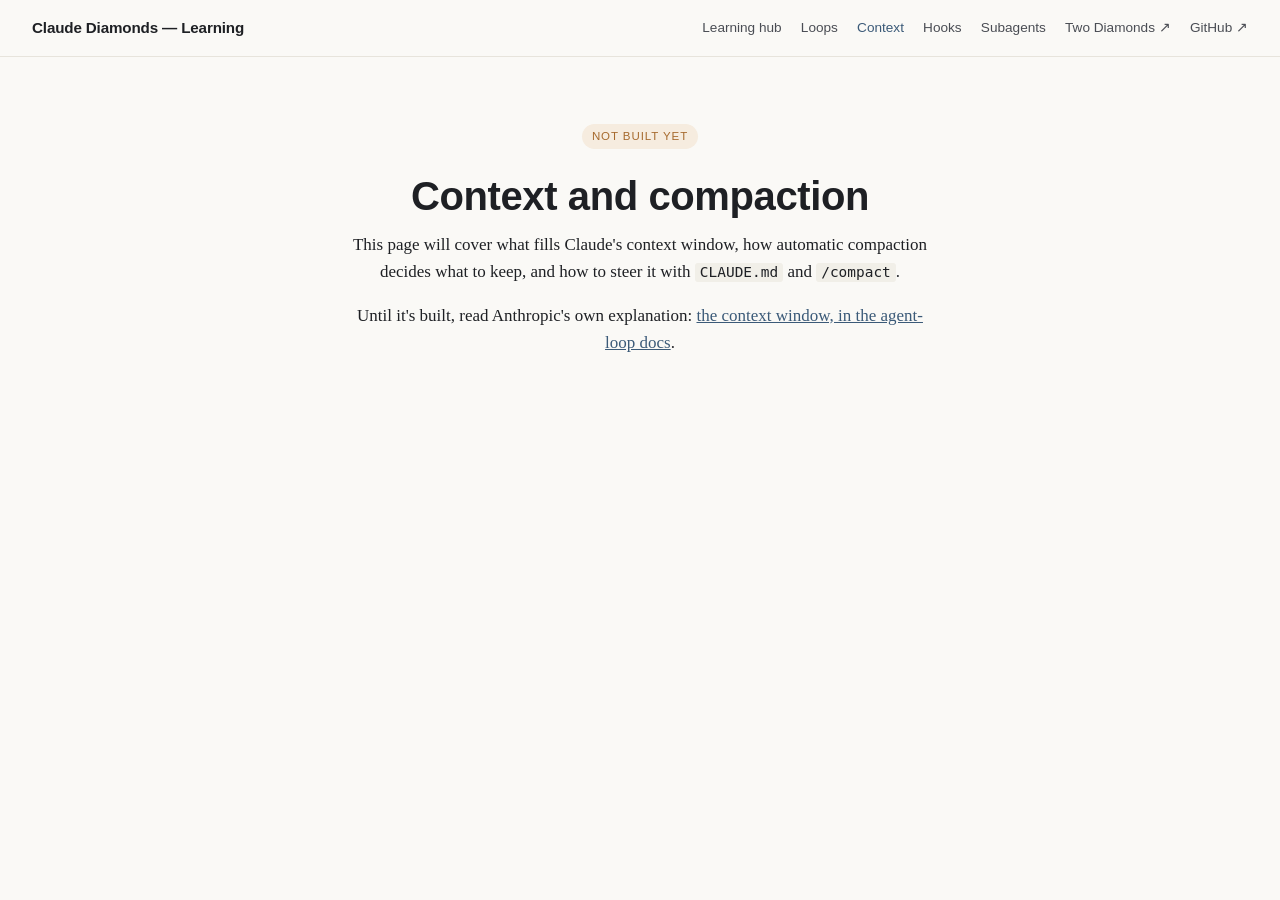
==== docs-site/context.html @ 85e83b03 "feat: Claude fundamentals learning site (turns, agentic loop, loop patterns) Adds docs-site/: a lear" ====
<!doctype html>
<html lang="en">
<head>
<meta charset="utf-8">
<meta name="viewport" content="width=device-width, initial-scale=1">
<title>Context and compaction — Claude Diamonds</title>
<meta name="description" content="Placeholder page — the context and compaction lesson has not been built yet.">
<link rel="icon" href="data:image/svg+xml,%3Csvg%20xmlns%3D%22http%3A//www.w3.org/2000/svg%22%20viewBox%3D%220%200%20100%20100%22%3E%3Ctext%20y%3D%22.9em%22%20font-size%3D%2290%22%3E%F0%9F%92%A0%3C/text%3E%3C/svg%3E">
<link rel="stylesheet" href="styles.css">
</head>
<body>
  <header class="site-header">
    <a class="brand" href="index.html">Claude Diamonds — Learning</a>
    <nav>
      <a href="index.html">Learning hub</a>
      <a href="loops.html">Loops</a>
      <a href="context.html" aria-current="page">Context</a>
      <a href="hooks.html">Hooks</a>
      <a href="subagents.html">Subagents</a>
      <a href="https://github.com/azevedo-home-lab/Claude_Diamonds#readme">Two Diamonds ↗</a>
      <a href="https://github.com/azevedo-home-lab/Claude_Diamonds">GitHub ↗</a>
    </nav>
  </header>

  <div class="placeholder-body">
    <span class="placeholder-badge">Not built yet</span>
    <h1 class="head">Context and compaction</h1>
    <p>This page will cover what fills Claude's context window, how automatic compaction decides what to keep, and how to steer it with <code>CLAUDE.md</code> and <code>/compact</code>.</p>
    <p>Until it's built, read Anthropic's own explanation: <a href="https://code.claude.com/docs/en/agent-sdk/agent-loop#the-context-window">the context window, in the agent-loop docs</a>.</p>
  </div>
</body>
</html>
---- docs-site/styles.css ----
/* Shared shell for the Claude Diamonds learning site. One token system,
   one nav, used by every page under docs-site/. See docs-site/README.md.
   Adapted from claude-code-workflows' docs-site/styles.css. */

:root {
  --bg: #faf9f6;
  --bg-raised: #ffffff;
  --ink: #1e2024;
  --ink-soft: #4a4d54;
  --ink-faint: #83868d;
  --border: #d8d4cb;
  --border-soft: #e7e4dc;
  --accent: #3b5a78;
  --accent-soft: #eaf0f5;
  --turn: #5c7a5c;
  --turn-soft: #e9f0e7;
  --pattern: #a66a2e;
  --pattern-soft: #f6ecdf;
  --code-bg: #f1efe8;
  --warn: #a83232;
  --warn-soft: #f7e7e5;
}

@media (prefers-color-scheme: dark) {
  :root {
    --bg: #17181b;
    --bg-raised: #1f2124;
    --ink: #eceae4;
    --ink-soft: #b8b6ae;
    --ink-faint: #83868d;
    --border: #35373b;
    --border-soft: #2a2c2f;
    --accent: #7ea3c2;
    --accent-soft: #223038;
    --turn: #8fb28f;
    --turn-soft: #1f2a20;
    --pattern: #d0975a;
    --pattern-soft: #2e2417;
    --code-bg: #202226;
    --warn: #d97a7a;
    --warn-soft: #2e1e1d;
  }
}

* { box-sizing: border-box; }
html { -webkit-text-size-adjust: 100%; }

body {
  background: var(--bg);
  color: var(--ink);
  font-family: Iowan, "Palatino Linotype", Palatino, Georgia, serif;
  font-size: 17px;
  line-height: 1.6;
  margin: 0;
  padding: 0;
}

.head { font-family: "Helvetica Neue", Arial, sans-serif; }

a { color: var(--accent); }
a:focus-visible, button:focus-visible, summary:focus-visible {
  outline: 2px solid var(--accent);
  outline-offset: 2px;
}

/* Site header — shared across every page */
.site-header {
  display: flex;
  align-items: center;
  justify-content: space-between;
  gap: 1.5rem;
  padding: 1rem 2rem;
  border-bottom: 1px solid var(--border-soft);
  font-family: "Helvetica Neue", Arial, sans-serif;
  background: var(--bg);
  position: sticky;
  top: 0;
  z-index: 10;
  flex-wrap: wrap;
}
.site-header .brand {
  font-weight: 700;
  font-size: 0.95rem;
  letter-spacing: -0.01em;
  color: var(--ink);
  text-decoration: none;
}
.site-header nav {
  display: flex;
  gap: 1.2rem;
  flex-wrap: wrap;
}
.site-header nav a {
  font-size: 0.85rem;
  text-decoration: none;
  color: var(--ink-soft);
  white-space: nowrap;
}
.site-header nav a:hover, .site-header nav a[aria-current="page"] {
  color: var(--accent);
}

.shell {
  display: grid;
  grid-template-columns: 240px minmax(0, 1fr);
  max-width: 1280px;
  margin: 0 auto;
  gap: 0;
}
.shell.no-toc { display: block; max-width: 900px; }

nav.toc {
  position: sticky;
  top: 57px;
  align-self: start;
  height: calc(100vh - 57px);
  overflow-y: auto;
  padding: 2rem 1.25rem 2rem 1.5rem;
  border-right: 1px solid var(--border-soft);
  font-family: "Helvetica Neue", Arial, sans-serif;
}
nav.toc .toc-label {
  font-size: 0.68rem;
  letter-spacing: 0.12em;
  text-transform: uppercase;
  color: var(--ink-faint);
  margin: 0 0 0.9rem;
}
nav.toc ol {
  list-style: none;
  margin: 0;
  padding: 0;
  display: flex;
  flex-direction: column;
  gap: 0.55rem;
}
nav.toc li a {
  text-decoration: none;
  color: var(--ink-soft);
  font-size: 0.86rem;
  display: flex;
  gap: 0.55rem;
}
nav.toc li a:hover { color: var(--accent); }
nav.toc .n {
  color: var(--ink-faint);
  font-variant-numeric: tabular-nums;
  width: 1.3em;
  flex: none;
}

main {
  padding: 3rem 3.5rem 6rem;
  min-width: 0;
}
.shell.no-toc main { padding: 3rem 1.5rem 6rem; }

header.doc-head {
  margin-bottom: 3rem;
  padding-bottom: 2rem;
  border-bottom: 1px solid var(--border);
}
.eyebrow {
  font-family: "Helvetica Neue", Arial, sans-serif;
  font-size: 0.72rem;
  letter-spacing: 0.14em;
  text-transform: uppercase;
  color: var(--accent);
  margin: 0 0 0.9rem;
}
h1 {
  font-family: "Helvetica Neue", Arial, sans-serif;
  font-weight: 700;
  font-size: clamp(1.9rem, 3.2vw, 2.5rem);
  letter-spacing: -0.01em;
  line-height: 1.15;
  margin: 0 0 0.75rem;
  text-wrap: balance;
  color: var(--ink);
}
.dek {
  font-size: 1.08rem;
  color: var(--ink-soft);
  max-width: 62ch;
  margin: 0;
}
.doc-meta {
  display: flex;
  flex-wrap: wrap;
  gap: 1.5rem;
  margin-top: 1.5rem;
  font-family: "Helvetica Neue", Arial, sans-serif;
  font-size: 0.78rem;
  color: var(--ink-faint);
}
.doc-meta strong { color: var(--ink-soft); font-weight: 600; }

section.stage {
  margin: 3.5rem 0;
  scroll-margin-top: 4.5rem;
}
section.stage:first-of-type { margin-top: 0; }

.stage-head {
  display: flex;
  align-items: baseline;
  gap: 0.9rem;
  margin-bottom: 0.6rem;
}
.stage-num {
  font-family: "Helvetica Neue", Arial, sans-serif;
  font-weight: 700;
  font-size: 0.95rem;
  color: var(--accent);
  background: var(--accent-soft);
  border-radius: 3px;
  padding: 0.15rem 0.55rem;
  font-variant-numeric: tabular-nums;
}
h2 {
  font-family: "Helvetica Neue", Arial, sans-serif;
  font-weight: 700;
  font-size: 1.4rem;
  margin: 0;
  letter-spacing: -0.005em;
  text-wrap: balance;
}
h3 {
  font-family: "Helvetica Neue", Arial, sans-serif;
  font-weight: 700;
  font-size: 1.05rem;
  margin: 2rem 0 0.75rem;
}
.stage-sub {
  color: var(--ink-faint);
  font-size: 0.92rem;
  margin: 0 0 1.4rem;
  max-width: 68ch;
}

p { margin: 0 0 1rem; max-width: 68ch; }
p.wide { max-width: none; }
p.caption {
  max-width: none;
  font-size: 0.88rem;
  color: var(--ink-faint);
}
p.caption.spaced { margin-top: 0.9rem; }
p.caption.gutter { margin-bottom: 2rem; }

code, .mono {
  font-family: "SF Mono", "Menlo", "Consolas", monospace;
  font-size: 0.85em;
  background: var(--code-bg);
  padding: 0.1em 0.35em;
  border-radius: 3px;
  color: var(--ink);
}
pre {
  font-family: "SF Mono", "Menlo", "Consolas", monospace;
  font-size: 0.82rem;
  line-height: 1.55;
  background: var(--code-bg);
  border: 1px solid var(--border-soft);
  border-radius: 6px;
  padding: 1.1rem 1.3rem;
  overflow-x: auto;
  color: var(--ink);
}
pre code { background: none; padding: 0; }

.scrollwrap {
  overflow-x: auto;
  border: 1px solid var(--border-soft);
  border-radius: 8px;
  margin: 0 0 1.2rem;
}

table {
  border-collapse: collapse;
  width: 100%;
  min-width: 640px;
  font-size: 0.88rem;
}
th, td {
  text-align: left;
  padding: 0.65rem 0.9rem;
  border-bottom: 1px solid var(--border-soft);
  vertical-align: top;
}
thead th {
  font-family: "Helvetica Neue", Arial, sans-serif;
  font-size: 0.7rem;
  letter-spacing: 0.08em;
  text-transform: uppercase;
  color: var(--ink-faint);
  background: var(--bg-raised);
  position: sticky;
  top: 0;
}
tbody tr:last-child td { border-bottom: none; }
tbody tr:hover { background: var(--bg-raised); }

.tag {
  display: inline-flex;
  align-items: center;
  gap: 0.35em;
  font-family: "Helvetica Neue", Arial, sans-serif;
  font-size: 0.68rem;
  letter-spacing: 0.04em;
  font-weight: 600;
  padding: 0.2em 0.55em;
  border-radius: 999px;
  white-space: nowrap;
}
.tag::before {
  content: "";
  width: 6px;
  height: 6px;
  border-radius: 50%;
  background: currentColor;
}
.tag-turn { background: var(--turn-soft); color: var(--turn); }
.tag-loop { background: var(--accent-soft); color: var(--accent); }
.tag-pattern { background: var(--pattern-soft); color: var(--pattern); }

.legend {
  display: flex;
  flex-wrap: wrap;
  gap: 0.6rem 1.4rem;
  font-family: "Helvetica Neue", Arial, sans-serif;
  font-size: 0.78rem;
  color: var(--ink-soft);
  margin: 0.5rem 0 1.6rem;
  padding: 0.9rem 1.1rem;
  background: var(--bg-raised);
  border: 1px solid var(--border-soft);
  border-radius: 8px;
}
.legend .item { display: flex; align-items: center; gap: 0.5rem; }

.callout {
  border-left: 3px solid var(--warn);
  background: var(--warn-soft);
  border-radius: 0 6px 6px 0;
  padding: 0.9rem 1.2rem;
  margin: 1.2rem 0;
  font-size: 0.92rem;
}
.callout strong { color: var(--warn); }
.callout.bridge {
  border-left-color: var(--accent);
  background: var(--accent-soft);
}
.callout.bridge strong { color: var(--accent); }

.divider {
  height: 1px;
  background: var(--border-soft);
  margin: 3.5rem 0;
  border: none;
}

footer {
  margin-top: 4rem;
  padding-top: 1.5rem;
  border-top: 1px solid var(--border-soft);
  font-family: "Helvetica Neue", Arial, sans-serif;
  font-size: 0.78rem;
  color: var(--ink-faint);
}

/* Diagrams — inline SVG figures */
.figure {
  margin: 1.6rem 0 2rem;
  padding: 1.5rem;
  background: var(--bg-raised);
  border: 1px solid var(--border-soft);
  border-radius: 10px;
}
.figure svg { width: 100%; height: auto; display: block; color: var(--ink-soft); }
.figure .accent { color: var(--accent); }
.figure .turn-c { color: var(--turn); }
.figure .pattern-c { color: var(--pattern); }
.figcaption {
  margin: 0.9rem 0 0;
  font-family: "Helvetica Neue", Arial, sans-serif;
  font-size: 0.82rem;
  color: var(--ink-faint);
  text-align: center;
}

/* Learning hub — card grid */
.lesson-grid {
  display: grid;
  grid-template-columns: repeat(auto-fill, minmax(260px, 1fr));
  gap: 1.1rem;
  margin: 1.5rem 0 2.5rem;
}
.lesson-card {
  display: block;
  background: var(--bg-raised);
  border: 1px solid var(--border-soft);
  border-radius: 10px;
  padding: 1.3rem 1.4rem;
  text-decoration: none;
  color: var(--ink);
  transition: border-color 0.15s ease;
}
.lesson-card:hover { border-color: var(--accent); }
.lesson-card .lc-status {
  display: inline-block;
  font-family: "Helvetica Neue", Arial, sans-serif;
  font-size: 0.65rem;
  letter-spacing: 0.08em;
  text-transform: uppercase;
  padding: 0.2em 0.6em;
  border-radius: 999px;
  margin-bottom: 0.8rem;
}
.lesson-card.built .lc-status { background: var(--turn-soft); color: var(--turn); }
.lesson-card.stub .lc-status { background: var(--code-bg); color: var(--ink-faint); }
.lesson-card h3 {
  margin: 0 0 0.45rem;
  font-size: 1.05rem;
}
.lesson-card p {
  margin: 0;
  font-size: 0.87rem;
  color: var(--ink-soft);
  max-width: none;
}

/* Placeholder / stub pages */
.placeholder-body {
  max-width: 640px;
  margin: 4rem auto;
  padding: 0 2rem;
  text-align: center;
}
.placeholder-body h1 { text-wrap: balance; }
.placeholder-body p { max-width: none; margin: 0 auto 1rem; }
.placeholder-badge {
  display: inline-block;
  font-family: "Helvetica Neue", Arial, sans-serif;
  font-size: 0.72rem;
  letter-spacing: 0.08em;
  text-transform: uppercase;
  color: var(--pattern);
  background: var(--pattern-soft);
  border-radius: 999px;
  padding: 0.3em 0.9em;
  margin-bottom: 1.5rem;
}

@media (max-width: 880px) {
  .shell { grid-template-columns: 1fr; }
  nav.toc { position: static; height: auto; border-right: none; border-bottom: 1px solid var(--border-soft); }
  main { padding: 2rem 1.25rem 4rem; }
  .site-header { padding: 0.85rem 1.25rem; }
}

@media (prefers-reduced-motion: reduce) {
  * { scroll-behavior: auto !important; }
}
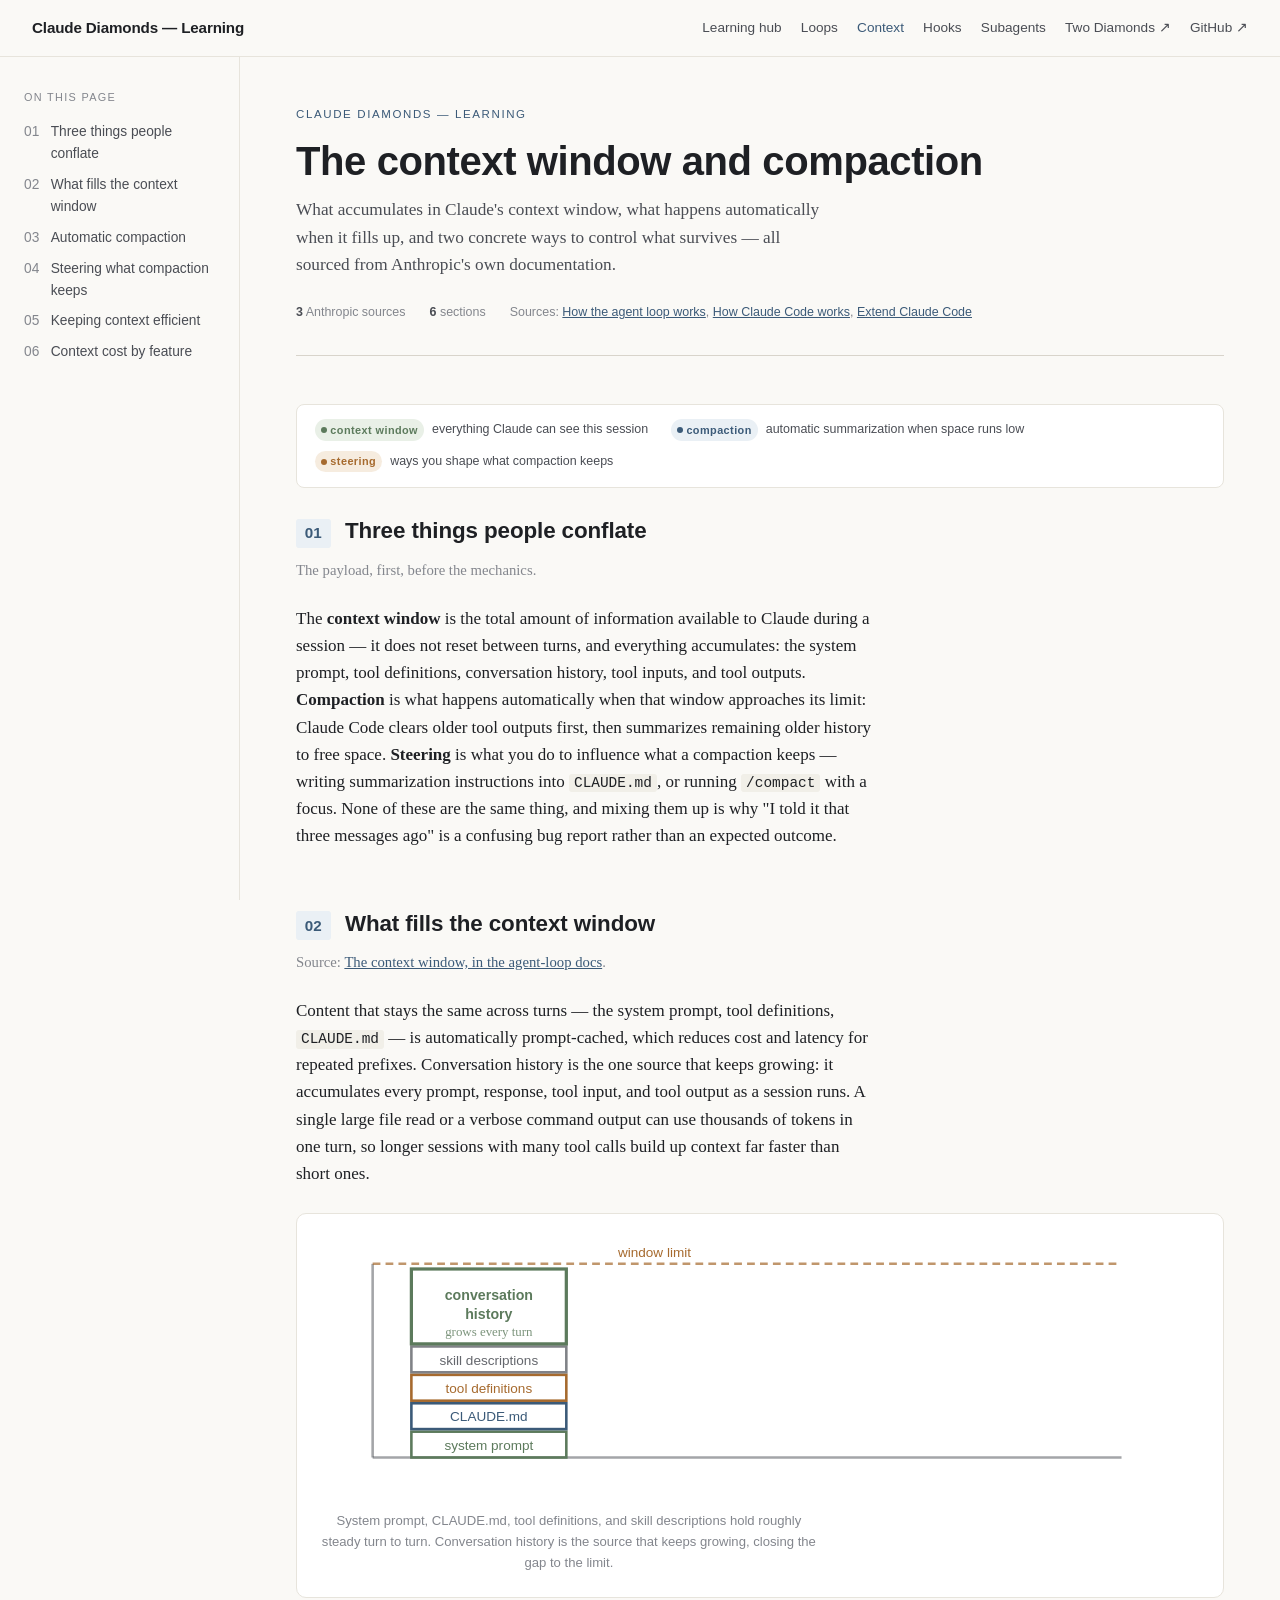
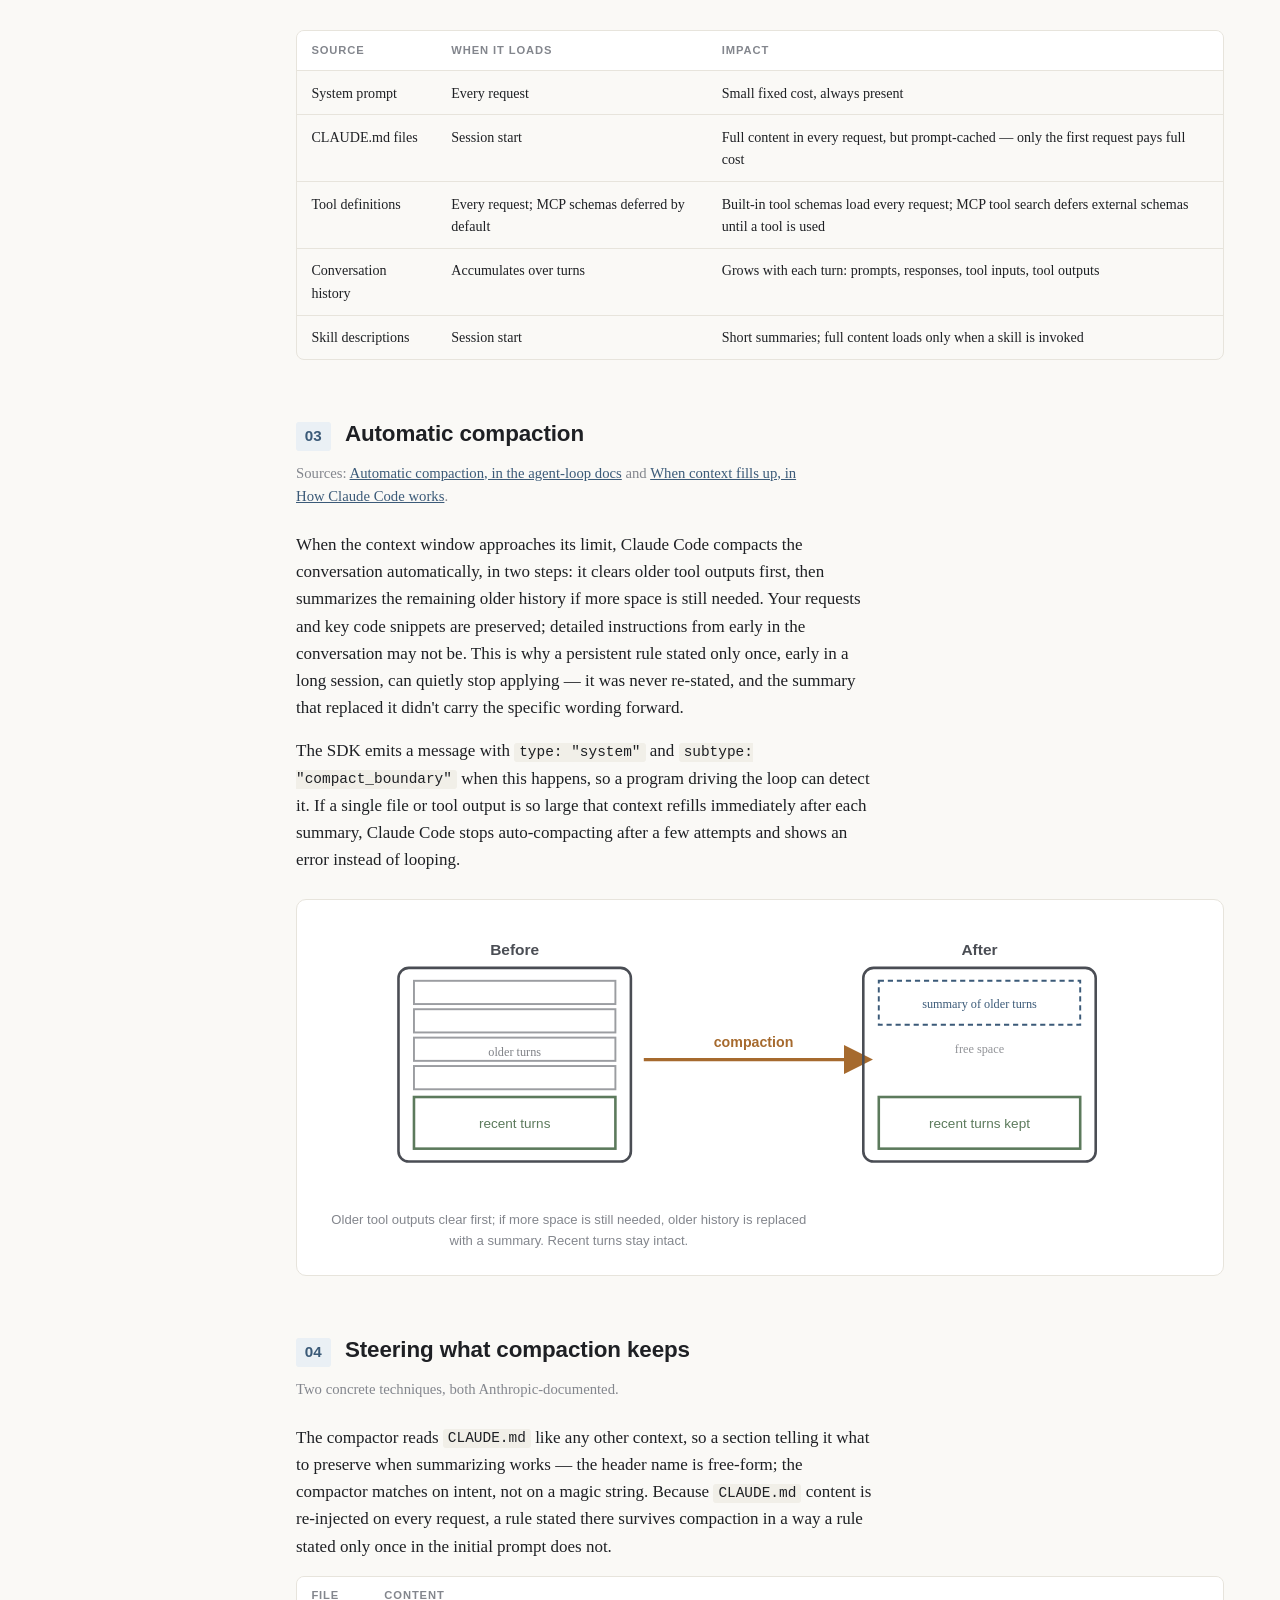
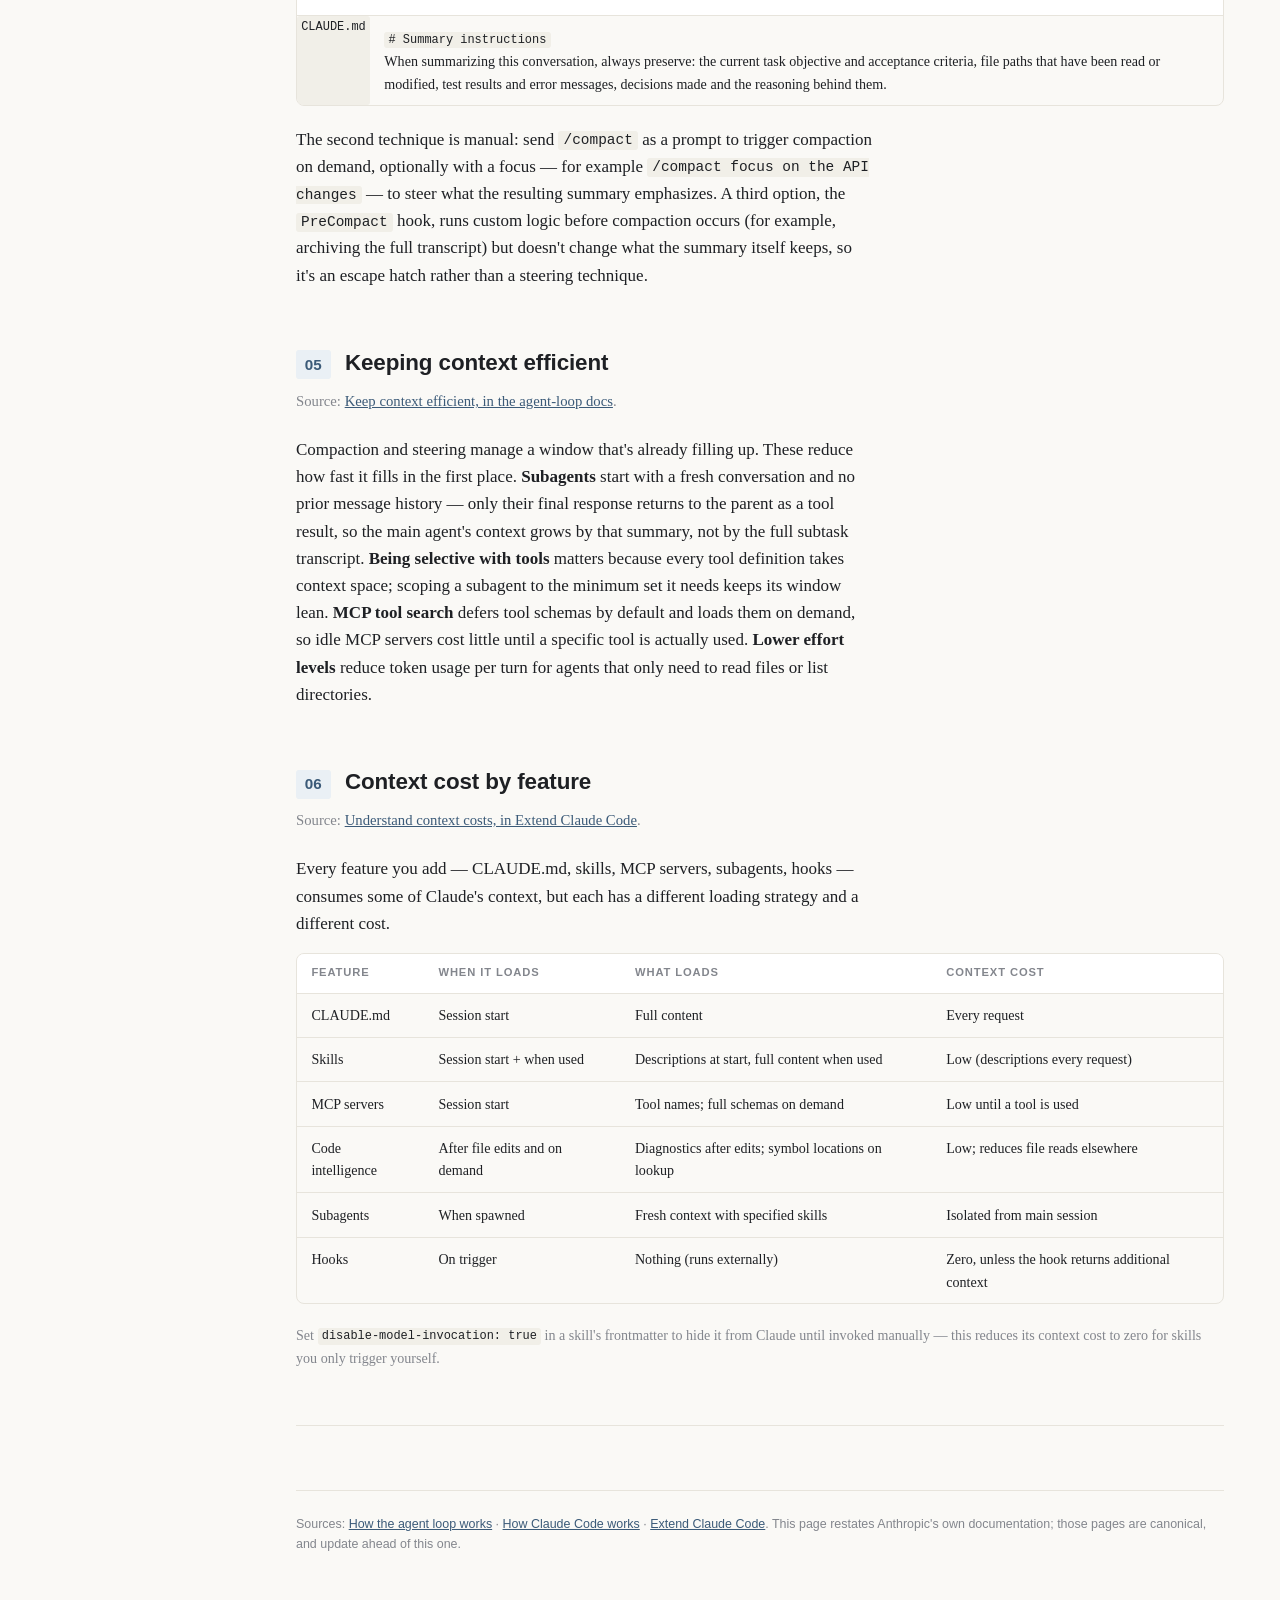
==== commit 0628d72e: "feat: context and compaction lesson (#4) Rewrites docs-site/context.html from stub to full lesson: w" ====
--- a/docs-site/context.html
+++ b/docs-site/context.html
@@ -3,8 +3,8 @@
 <head>
 <meta charset="utf-8">
 <meta name="viewport" content="width=device-width, initial-scale=1">
-<title>Context and compaction — Claude Diamonds</title>
-<meta name="description" content="Placeholder page — the context and compaction lesson has not been built yet.">
+<title>The context window and compaction — Claude Diamonds</title>
+<meta name="description" content="What fills Claude's context window, what automatic compaction does when it fills up, and how to steer what survives — sourced from Anthropic's own documentation.">
 <link rel="icon" href="data:image/svg+xml,%3Csvg%20xmlns%3D%22http%3A//www.w3.org/2000/svg%22%20viewBox%3D%220%200%20100%20100%22%3E%3Ctext%20y%3D%22.9em%22%20font-size%3D%2290%22%3E%F0%9F%92%A0%3C/text%3E%3C/svg%3E">
 <link rel="stylesheet" href="styles.css">
 </head>
@@ -22,11 +22,174 @@
     </nav>
   </header>
 
-  <div class="placeholder-body">
-    <span class="placeholder-badge">Not built yet</span>
-    <h1 class="head">Context and compaction</h1>
-    <p>This page will cover what fills Claude's context window, how automatic compaction decides what to keep, and how to steer it with <code>CLAUDE.md</code> and <code>/compact</code>.</p>
-    <p>Until it's built, read Anthropic's own explanation: <a href="https://code.claude.com/docs/en/agent-sdk/agent-loop#the-context-window">the context window, in the agent-loop docs</a>.</p>
+  <div class="shell">
+    <nav class="toc" aria-label="Table of contents">
+      <p class="toc-label">On this page</p>
+      <ol>
+        <li><a href="#s1"><span class="n">01</span>Three things people conflate</a></li>
+        <li><a href="#s2"><span class="n">02</span>What fills the context window</a></li>
+        <li><a href="#s3"><span class="n">03</span>Automatic compaction</a></li>
+        <li><a href="#s4"><span class="n">04</span>Steering what compaction keeps</a></li>
+        <li><a href="#s5"><span class="n">05</span>Keeping context efficient</a></li>
+        <li><a href="#s6"><span class="n">06</span>Context cost by feature</a></li>
+      </ol>
+    </nav>
+
+    <main>
+      <header class="doc-head">
+        <p class="eyebrow">Claude Diamonds — learning</p>
+        <h1 class="head">The context window and compaction</h1>
+        <p class="dek">What accumulates in Claude's context window, what happens automatically when it fills up, and two concrete ways to control what survives — all sourced from Anthropic's own documentation.</p>
+        <div class="doc-meta">
+          <span><strong>3</strong> Anthropic sources</span>
+          <span><strong>6</strong> sections</span>
+          <span>Sources: <a href="https://code.claude.com/docs/en/agent-sdk/agent-loop">How the agent loop works</a>, <a href="https://code.claude.com/docs/en/how-claude-code-works">How Claude Code works</a>, <a href="https://code.claude.com/docs/en/features-overview">Extend Claude Code</a></span>
+        </div>
+      </header>
+
+      <div class="legend">
+        <span class="item"><span class="tag tag-turn">context window</span> everything Claude can see this session</span>
+        <span class="item"><span class="tag tag-loop">compaction</span> automatic summarization when space runs low</span>
+        <span class="item"><span class="tag tag-pattern">steering</span> ways you shape what compaction keeps</span>
+      </div>
+
+      <section class="stage" id="s1">
+        <div class="stage-head"><span class="stage-num">01</span><h2>Three things people conflate</h2></div>
+        <p class="stage-sub">The payload, first, before the mechanics.</p>
+        <p>The <strong>context window</strong> is the total amount of information available to Claude during a session — it does not reset between turns, and everything accumulates: the system prompt, tool definitions, conversation history, tool inputs, and tool outputs. <strong>Compaction</strong> is what happens automatically when that window approaches its limit: Claude Code clears older tool outputs first, then summarizes remaining older history to free space. <strong>Steering</strong> is what you do to influence what a compaction keeps — writing summarization instructions into <code>CLAUDE.md</code>, or running <code>/compact</code> with a focus. None of these are the same thing, and mixing them up is why "I told it that three messages ago" is a confusing bug report rather than an expected outcome.</p>
+      </section>
+
+      <section class="stage" id="s2">
+        <div class="stage-head"><span class="stage-num">02</span><h2>What fills the context window</h2></div>
+        <p class="stage-sub">Source: <a href="https://code.claude.com/docs/en/agent-sdk/agent-loop#the-context-window">The context window, in the agent-loop docs</a>.</p>
+        <p>Content that stays the same across turns — the system prompt, tool definitions, <code>CLAUDE.md</code> — is automatically prompt-cached, which reduces cost and latency for repeated prefixes. Conversation history is the one source that keeps growing: it accumulates every prompt, response, tool input, and tool output as a session runs. A single large file read or a verbose command output can use thousands of tokens in one turn, so longer sessions with many tool calls build up context far faster than short ones.</p>
+
+        <div class="figure">
+          <svg viewBox="0 0 680 200" xmlns="http://www.w3.org/2000/svg" role="img" aria-label="A stacked bar showing five sources filling the context window from bottom to top: system prompt, CLAUDE.md, tool definitions, skill descriptions, and conversation history, which grows the most as a session continues, approaching a limit line near the top.">
+            <line x1="40" y1="20" x2="40" y2="170" stroke="currentColor" stroke-width="2" opacity="0.5"/>
+            <line x1="40" y1="170" x2="620" y2="170" stroke="currentColor" stroke-width="2" opacity="0.5"/>
+
+            <rect x="70" y="150" width="120" height="20" fill="none" stroke="currentColor" class="turn-c" stroke-width="2"/>
+            <text x="130" y="164" text-anchor="middle" font-family="Helvetica Neue, Arial, sans-serif" font-size="10.5" fill="currentColor" class="turn-c">system prompt</text>
+
+            <rect x="70" y="128" width="120" height="20" fill="none" stroke="currentColor" class="accent" stroke-width="2"/>
+            <text x="130" y="142" text-anchor="middle" font-family="Helvetica Neue, Arial, sans-serif" font-size="10.5" fill="currentColor" class="accent">CLAUDE.md</text>
+
+            <rect x="70" y="106" width="120" height="20" fill="none" stroke="currentColor" class="pattern-c" stroke-width="2"/>
+            <text x="130" y="120" text-anchor="middle" font-family="Helvetica Neue, Arial, sans-serif" font-size="10.5" fill="currentColor" class="pattern-c">tool definitions</text>
+
+            <rect x="70" y="84" width="120" height="20" fill="none" stroke="currentColor" opacity="0.7" stroke-width="2"/>
+            <text x="130" y="98" text-anchor="middle" font-family="Helvetica Neue, Arial, sans-serif" font-size="10.5" fill="currentColor" opacity="0.85">skill descriptions</text>
+
+            <rect x="70" y="24" width="120" height="58" fill="none" stroke="currentColor" class="turn-c" stroke-width="2.5"/>
+            <text x="130" y="48" text-anchor="middle" font-family="Helvetica Neue, Arial, sans-serif" font-size="11" font-weight="700" fill="currentColor" class="turn-c">conversation</text>
+            <text x="130" y="63" text-anchor="middle" font-family="Helvetica Neue, Arial, sans-serif" font-size="11" font-weight="700" fill="currentColor" class="turn-c">history</text>
+            <text x="130" y="76" text-anchor="middle" font-family="Iowan, Georgia, serif" font-size="10" fill="currentColor" class="turn-c" opacity="0.8">grows every turn</text>
+
+            <line x1="40" y1="20" x2="620" y2="20" stroke="currentColor" class="pattern-c" stroke-width="2" stroke-dasharray="6 4" opacity="0.7"/>
+            <text x="230" y="15" font-family="Helvetica Neue, Arial, sans-serif" font-size="10.5" fill="currentColor" class="pattern-c">window limit</text>
+          </svg>
+          <p class="figcaption">System prompt, CLAUDE.md, tool definitions, and skill descriptions hold roughly steady turn to turn. Conversation history is the source that keeps growing, closing the gap to the limit.</p>
+        </div>
+
+        <div class="scrollwrap">
+          <table>
+            <thead><tr><th>Source</th><th>When it loads</th><th>Impact</th></tr></thead>
+            <tbody>
+              <tr><td>System prompt</td><td>Every request</td><td>Small fixed cost, always present</td></tr>
+              <tr><td>CLAUDE.md files</td><td>Session start</td><td>Full content in every request, but prompt-cached — only the first request pays full cost</td></tr>
+              <tr><td>Tool definitions</td><td>Every request; MCP schemas deferred by default</td><td>Built-in tool schemas load every request; MCP tool search defers external schemas until a tool is used</td></tr>
+              <tr><td>Conversation history</td><td>Accumulates over turns</td><td>Grows with each turn: prompts, responses, tool inputs, tool outputs</td></tr>
+              <tr><td>Skill descriptions</td><td>Session start</td><td>Short summaries; full content loads only when a skill is invoked</td></tr>
+            </tbody>
+          </table>
+        </div>
+      </section>
+
+      <section class="stage" id="s3">
+        <div class="stage-head"><span class="stage-num">03</span><h2>Automatic compaction</h2></div>
+        <p class="stage-sub">Sources: <a href="https://code.claude.com/docs/en/agent-sdk/agent-loop#automatic-compaction">Automatic compaction, in the agent-loop docs</a> and <a href="https://code.claude.com/docs/en/how-claude-code-works#when-context-fills-up">When context fills up, in How Claude Code works</a>.</p>
+        <p>When the context window approaches its limit, Claude Code compacts the conversation automatically, in two steps: it clears older tool outputs first, then summarizes the remaining older history if more space is still needed. Your requests and key code snippets are preserved; detailed instructions from early in the conversation may not be. This is why a persistent rule stated only once, early in a long session, can quietly stop applying — it was never re-stated, and the summary that replaced it didn't carry the specific wording forward.</p>
+        <p>The SDK emits a message with <code>type: "system"</code> and <code>subtype: "compact_boundary"</code> when this happens, so a program driving the loop can detect it. If a single file or tool output is so large that context refills immediately after each summary, Claude Code stops auto-compacting after a few attempts and shows an error instead of looping.</p>
+
+        <div class="figure">
+          <svg viewBox="0 0 680 210" xmlns="http://www.w3.org/2000/svg" role="img" aria-label="Before and after compaction: a full window of many turns on the left becomes, on the right, a summary of the older turns plus the same recent turns kept intact, with more free space at the top.">
+            <text x="150" y="24" text-anchor="middle" font-family="Helvetica Neue, Arial, sans-serif" font-size="12" font-weight="700" fill="currentColor">Before</text>
+            <rect x="60" y="34" width="180" height="150" rx="8" fill="none" stroke="currentColor" stroke-width="2"/>
+            <rect x="72" y="44" width="156" height="18" fill="none" stroke="currentColor" opacity="0.55" stroke-width="1.5"/>
+            <rect x="72" y="66" width="156" height="18" fill="none" stroke="currentColor" opacity="0.55" stroke-width="1.5"/>
+            <rect x="72" y="88" width="156" height="18" fill="none" stroke="currentColor" opacity="0.55" stroke-width="1.5"/>
+            <rect x="72" y="110" width="156" height="18" fill="none" stroke="currentColor" opacity="0.55" stroke-width="1.5"/>
+            <text x="150" y="102" text-anchor="middle" font-family="Iowan, Georgia, serif" font-size="9.5" fill="currentColor" opacity="0.7">older turns</text>
+            <rect x="72" y="134" width="156" height="40" fill="none" stroke="currentColor" class="turn-c" stroke-width="2"/>
+            <text x="150" y="158" text-anchor="middle" font-family="Helvetica Neue, Arial, sans-serif" font-size="10.5" fill="currentColor" class="turn-c">recent turns</text>
+
+            <path d="M250,105 H 420" stroke="currentColor" class="pattern-c" stroke-width="2.5" marker-end="url(#d1)"/>
+            <text x="335" y="95" text-anchor="middle" font-family="Helvetica Neue, Arial, sans-serif" font-size="11" font-weight="700" fill="currentColor" class="pattern-c">compaction</text>
+
+            <text x="510" y="24" text-anchor="middle" font-family="Helvetica Neue, Arial, sans-serif" font-size="12" font-weight="700" fill="currentColor">After</text>
+            <rect x="420" y="34" width="180" height="150" rx="8" fill="none" stroke="currentColor" stroke-width="2"/>
+            <rect x="432" y="44" width="156" height="34" fill="none" stroke="currentColor" class="accent" stroke-width="1.5" stroke-dasharray="4 3"/>
+            <text x="510" y="65" text-anchor="middle" font-family="Iowan, Georgia, serif" font-size="9.5" fill="currentColor" class="accent">summary of older turns</text>
+            <rect x="432" y="134" width="156" height="40" fill="none" stroke="currentColor" class="turn-c" stroke-width="2"/>
+            <text x="510" y="158" text-anchor="middle" font-family="Helvetica Neue, Arial, sans-serif" font-size="10.5" fill="currentColor" class="turn-c">recent turns kept</text>
+            <text x="510" y="100" text-anchor="middle" font-family="Iowan, Georgia, serif" font-size="9.5" fill="currentColor" opacity="0.6">free space</text>
+
+            <defs>
+              <marker id="d1" markerWidth="9" markerHeight="9" refX="6" refY="4.5" orient="auto"><path d="M0,0 L9,4.5 L0,9 Z" fill="currentColor" class="pattern-c"/></marker>
+            </defs>
+          </svg>
+          <p class="figcaption">Older tool outputs clear first; if more space is still needed, older history is replaced with a summary. Recent turns stay intact.</p>
+        </div>
+      </section>
+
+      <section class="stage" id="s4">
+        <div class="stage-head"><span class="stage-num">04</span><h2>Steering what compaction keeps</h2></div>
+        <p class="stage-sub">Two concrete techniques, both Anthropic-documented.</p>
+        <p>The compactor reads <code>CLAUDE.md</code> like any other context, so a section telling it what to preserve when summarizing works — the header name is free-form; the compactor matches on intent, not on a magic string. Because <code>CLAUDE.md</code> content is re-injected on every request, a rule stated there survives compaction in a way a rule stated only once in the initial prompt does not.</p>
+        <div class="scrollwrap">
+          <table>
+            <thead><tr><th>File</th><th>Content</th></tr></thead>
+            <tbody>
+              <tr><td class="mono">CLAUDE.md</td><td><code># Summary instructions</code><br>When summarizing this conversation, always preserve: the current task objective and acceptance criteria, file paths that have been read or modified, test results and error messages, decisions made and the reasoning behind them.</td></tr>
+            </tbody>
+          </table>
+        </div>
+        <p>The second technique is manual: send <code>/compact</code> as a prompt to trigger compaction on demand, optionally with a focus — for example <code>/compact focus on the API changes</code> — to steer what the resulting summary emphasizes. A third option, the <code>PreCompact</code> hook, runs custom logic before compaction occurs (for example, archiving the full transcript) but doesn't change what the summary itself keeps, so it's an escape hatch rather than a steering technique.</p>
+      </section>
+
+      <section class="stage" id="s5">
+        <div class="stage-head"><span class="stage-num">05</span><h2>Keeping context efficient</h2></div>
+        <p class="stage-sub">Source: <a href="https://code.claude.com/docs/en/agent-sdk/agent-loop#keep-context-efficient">Keep context efficient, in the agent-loop docs</a>.</p>
+        <p>Compaction and steering manage a window that's already filling up. These reduce how fast it fills in the first place. <strong>Subagents</strong> start with a fresh conversation and no prior message history — only their final response returns to the parent as a tool result, so the main agent's context grows by that summary, not by the full subtask transcript. <strong>Being selective with tools</strong> matters because every tool definition takes context space; scoping a subagent to the minimum set it needs keeps its window lean. <strong>MCP tool search</strong> defers tool schemas by default and loads them on demand, so idle MCP servers cost little until a specific tool is actually used. <strong>Lower effort levels</strong> reduce token usage per turn for agents that only need to read files or list directories.</p>
+      </section>
+
+      <section class="stage" id="s6">
+        <div class="stage-head"><span class="stage-num">06</span><h2>Context cost by feature</h2></div>
+        <p class="stage-sub">Source: <a href="https://code.claude.com/docs/en/features-overview#understand-context-costs">Understand context costs, in Extend Claude Code</a>.</p>
+        <p>Every feature you add — CLAUDE.md, skills, MCP servers, subagents, hooks — consumes some of Claude's context, but each has a different loading strategy and a different cost.</p>
+        <div class="scrollwrap">
+          <table>
+            <thead><tr><th>Feature</th><th>When it loads</th><th>What loads</th><th>Context cost</th></tr></thead>
+            <tbody>
+              <tr><td>CLAUDE.md</td><td>Session start</td><td>Full content</td><td>Every request</td></tr>
+              <tr><td>Skills</td><td>Session start + when used</td><td>Descriptions at start, full content when used</td><td>Low (descriptions every request)</td></tr>
+              <tr><td>MCP servers</td><td>Session start</td><td>Tool names; full schemas on demand</td><td>Low until a tool is used</td></tr>
+              <tr><td>Code intelligence</td><td>After file edits and on demand</td><td>Diagnostics after edits; symbol locations on lookup</td><td>Low; reduces file reads elsewhere</td></tr>
+              <tr><td>Subagents</td><td>When spawned</td><td>Fresh context with specified skills</td><td>Isolated from main session</td></tr>
+              <tr><td>Hooks</td><td>On trigger</td><td>Nothing (runs externally)</td><td>Zero, unless the hook returns additional context</td></tr>
+            </tbody>
+          </table>
+        </div>
+        <p class="caption spaced">Set <code>disable-model-invocation: true</code> in a skill's frontmatter to hide it from Claude until invoked manually — this reduces its context cost to zero for skills you only trigger yourself.</p>
+      </section>
+
+      <hr class="divider">
+
+      <footer>
+        Sources: <a href="https://code.claude.com/docs/en/agent-sdk/agent-loop">How the agent loop works</a> · <a href="https://code.claude.com/docs/en/how-claude-code-works">How Claude Code works</a> · <a href="https://code.claude.com/docs/en/features-overview">Extend Claude Code</a>. This page restates Anthropic's own documentation; those pages are canonical, and update ahead of this one.
+      </footer>
+    </main>
   </div>
 </body>
 </html>
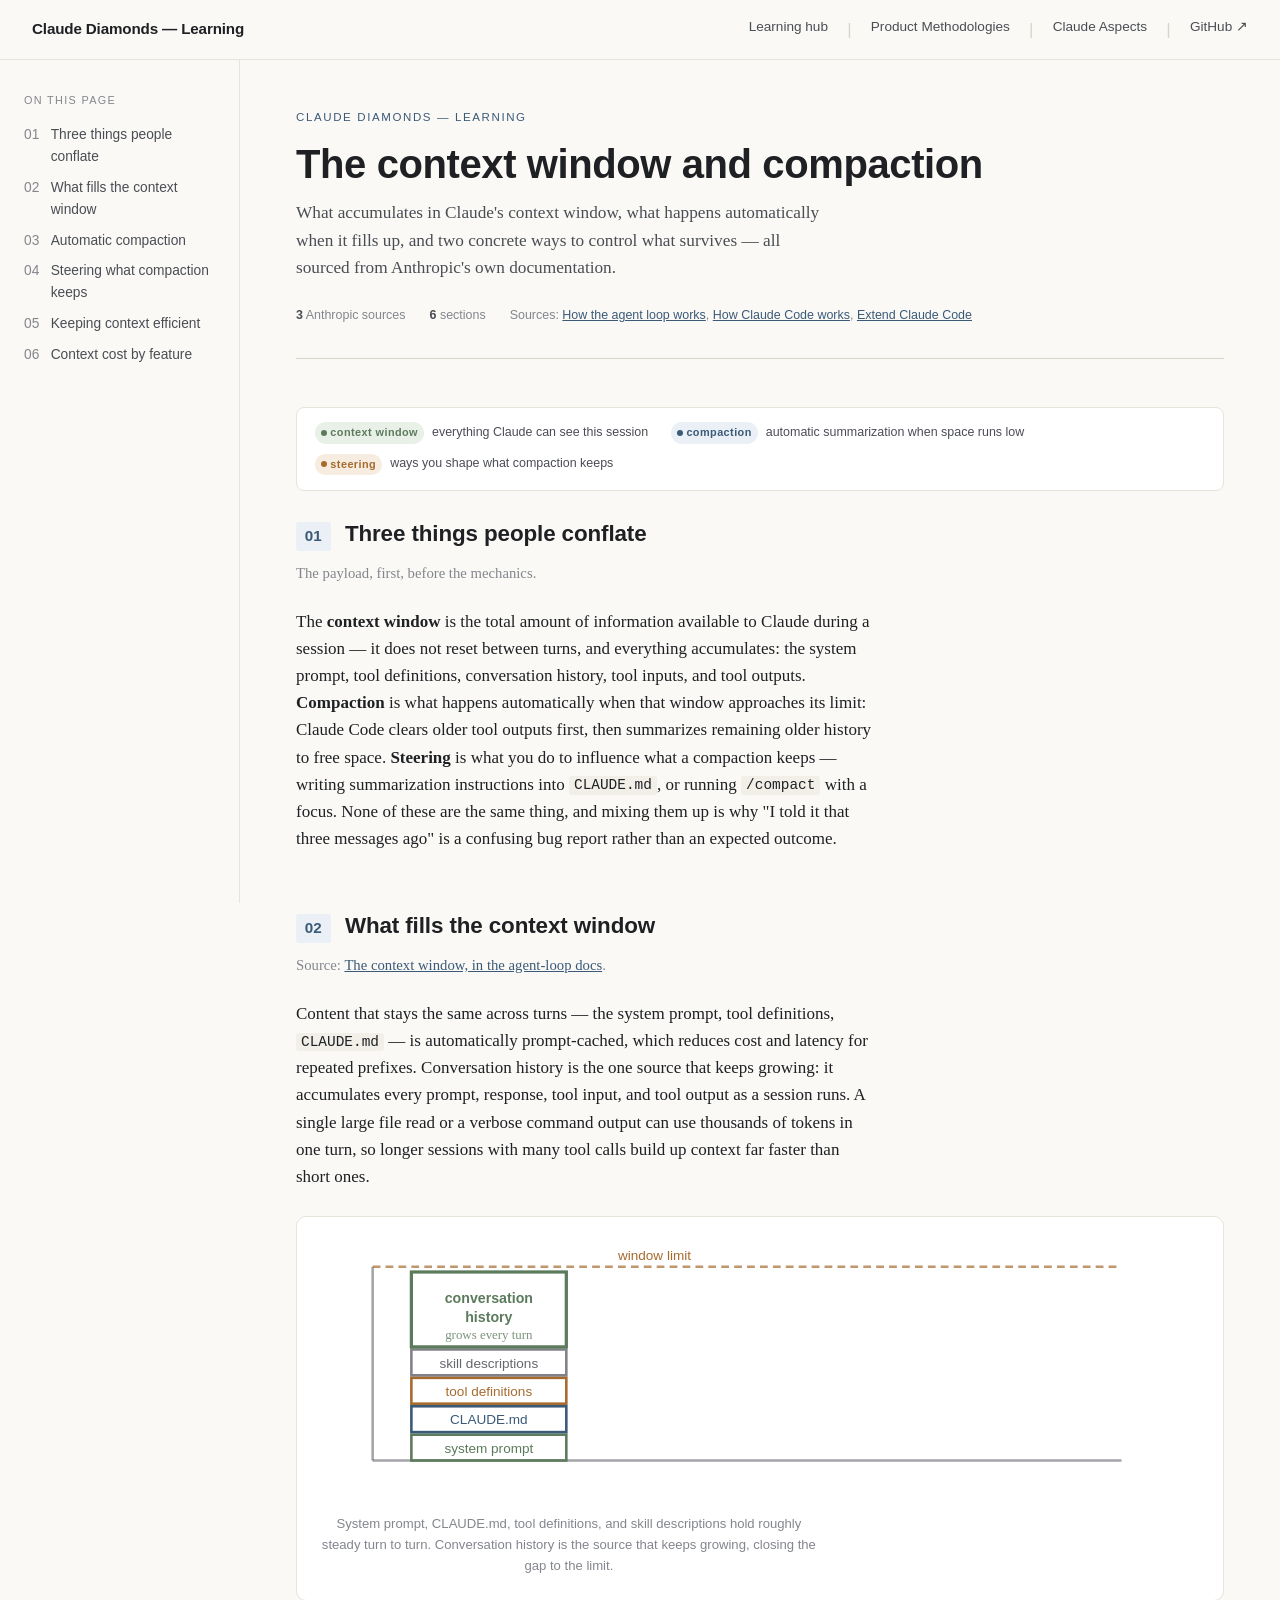
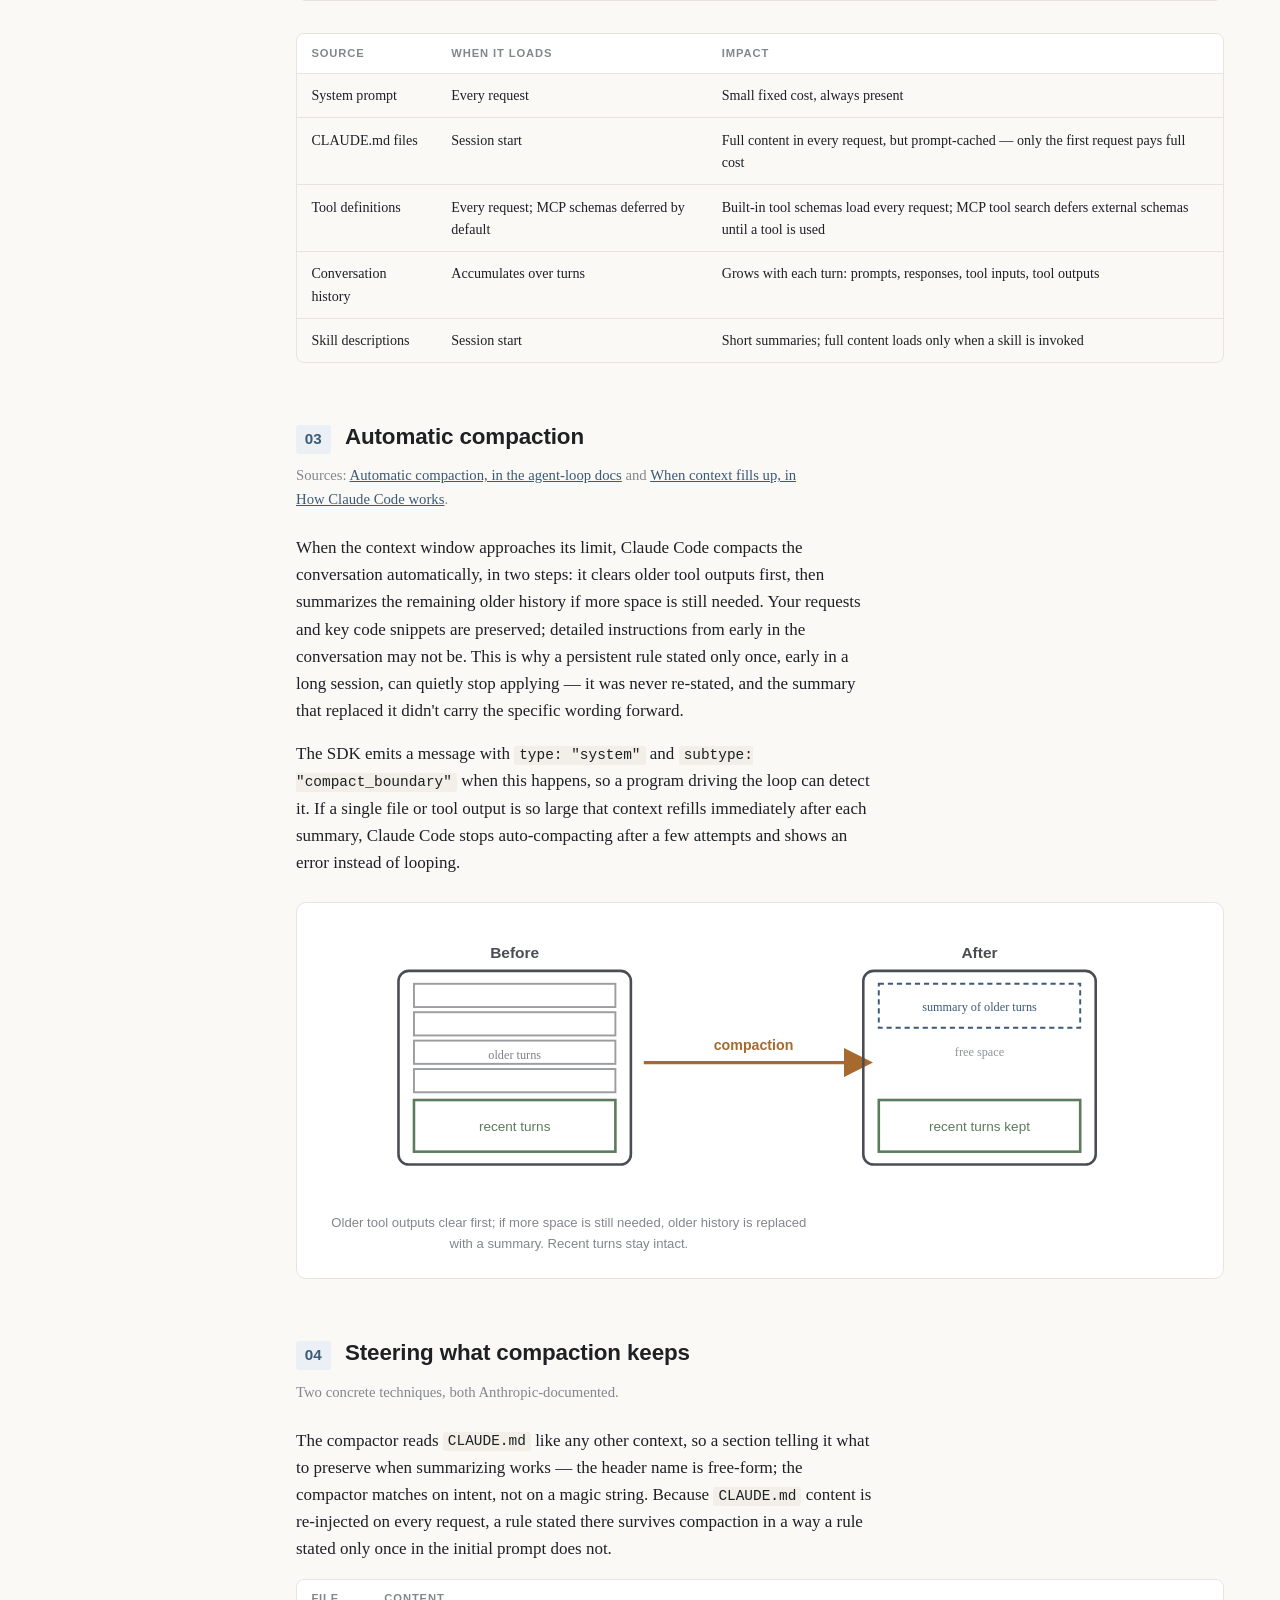
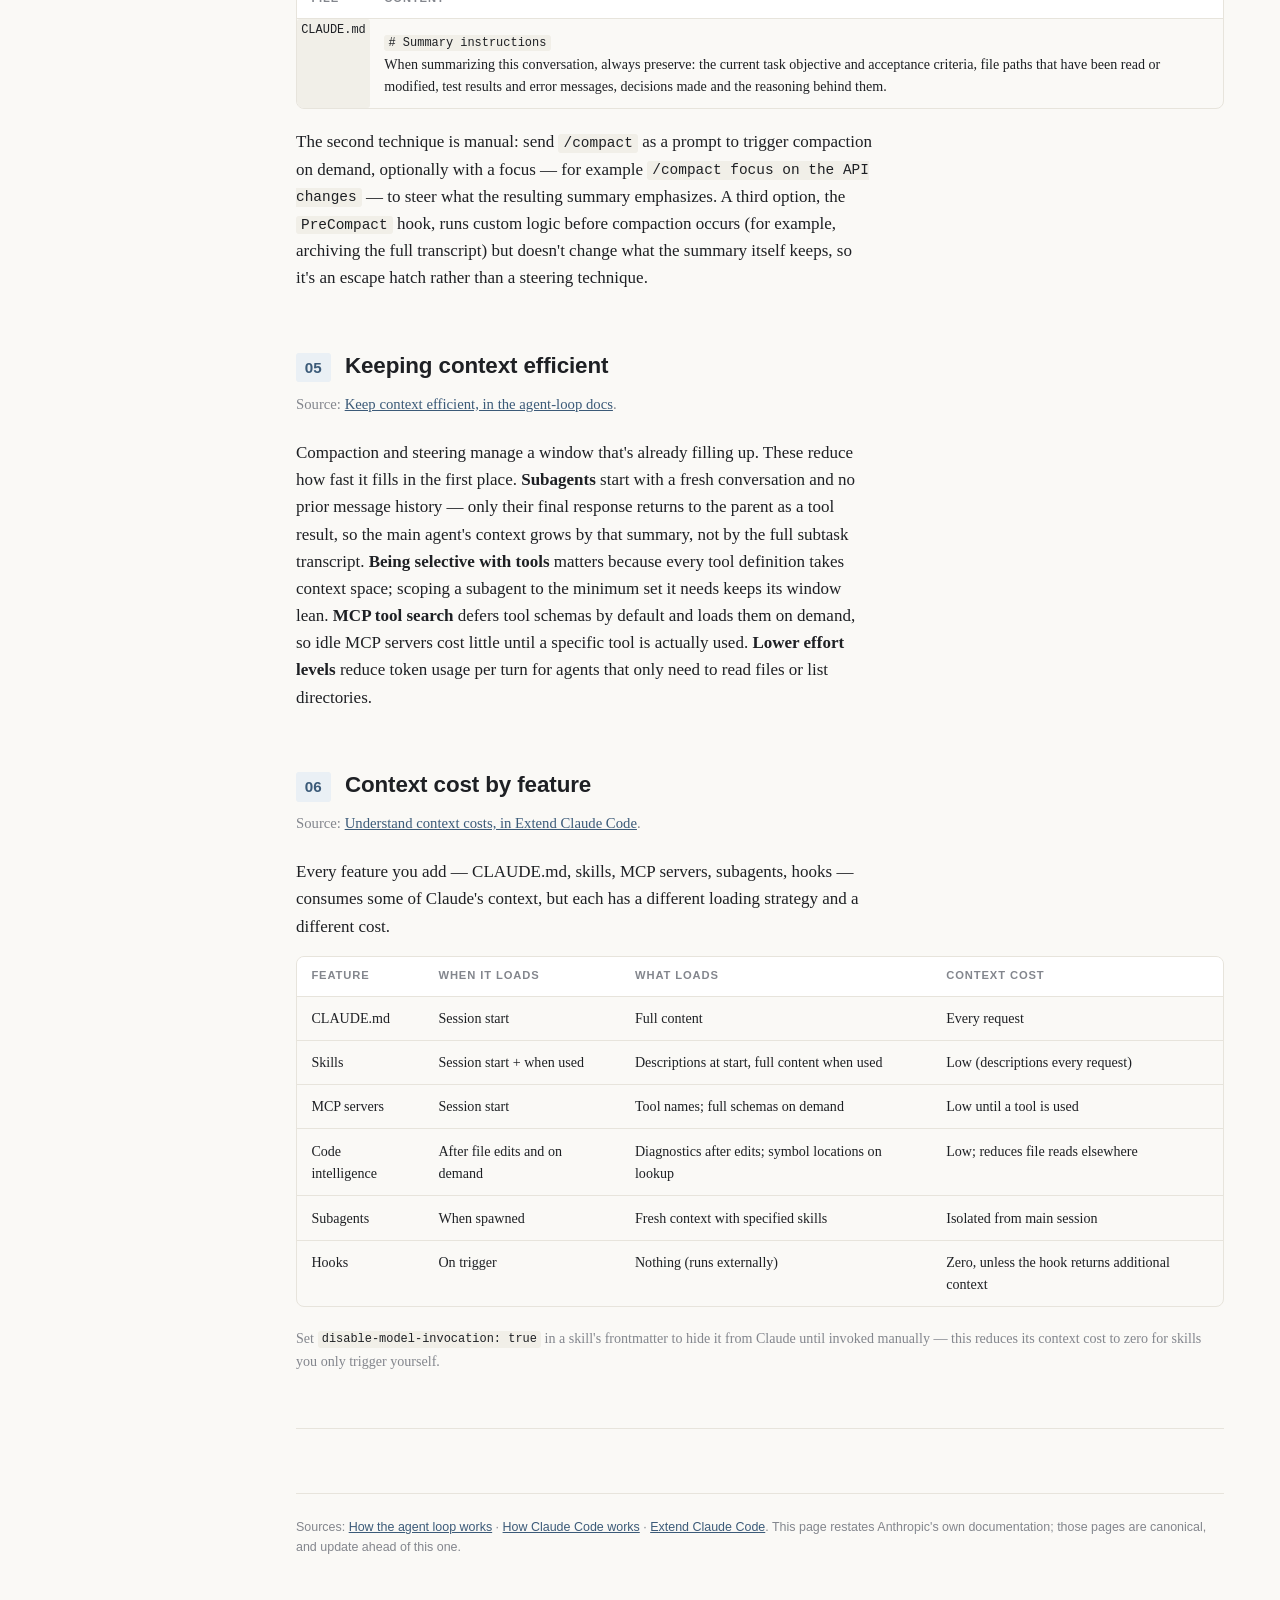
==== commit d90d3029: "docs-site: finish nav unification; OST machine gets per-step visuals context + subagents get the uni" ====
--- a/docs-site/context.html
+++ b/docs-site/context.html
@@ -13,11 +13,11 @@
     <a class="brand" href="index.html">Claude Diamonds — Learning</a>
     <nav>
       <a href="index.html">Learning hub</a>
-      <a href="loops.html">Loops</a>
-      <a href="context.html" aria-current="page">Context</a>
-      <a href="hooks.html">Hooks</a>
-      <a href="subagents.html">Subagents</a>
-      <a href="https://github.com/azevedo-home-lab/Claude_Diamonds#readme">Two Diamonds ↗</a>
+      <span class="nav-sep" aria-hidden="true" style="color:var(--border);user-select:none">|</span>
+      <a href="index.html#product-methodologies">Product Methodologies</a>
+      <span class="nav-sep" aria-hidden="true" style="color:var(--border);user-select:none">|</span>
+      <a href="index.html#claude-aspects">Claude Aspects</a>
+      <span class="nav-sep" aria-hidden="true" style="color:var(--border);user-select:none">|</span>
       <a href="https://github.com/azevedo-home-lab/Claude_Diamonds">GitHub ↗</a>
     </nav>
   </header>
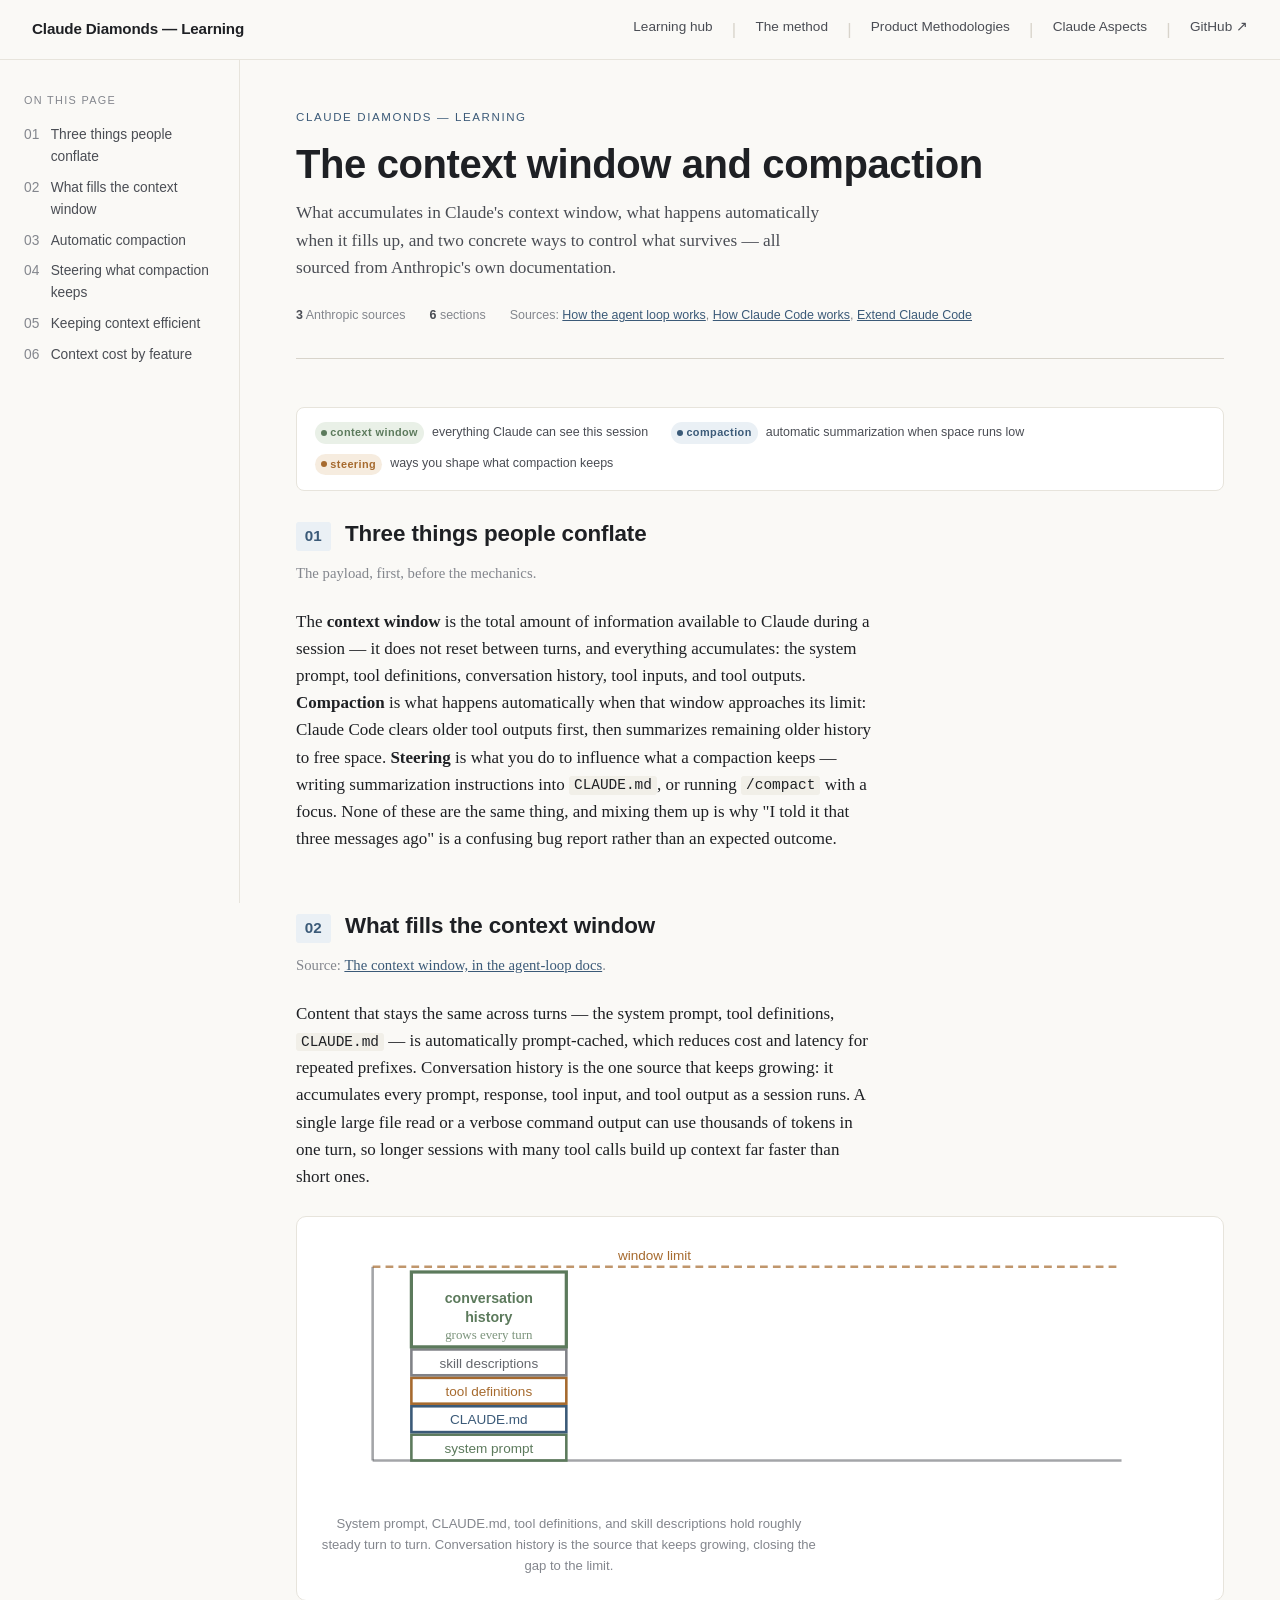
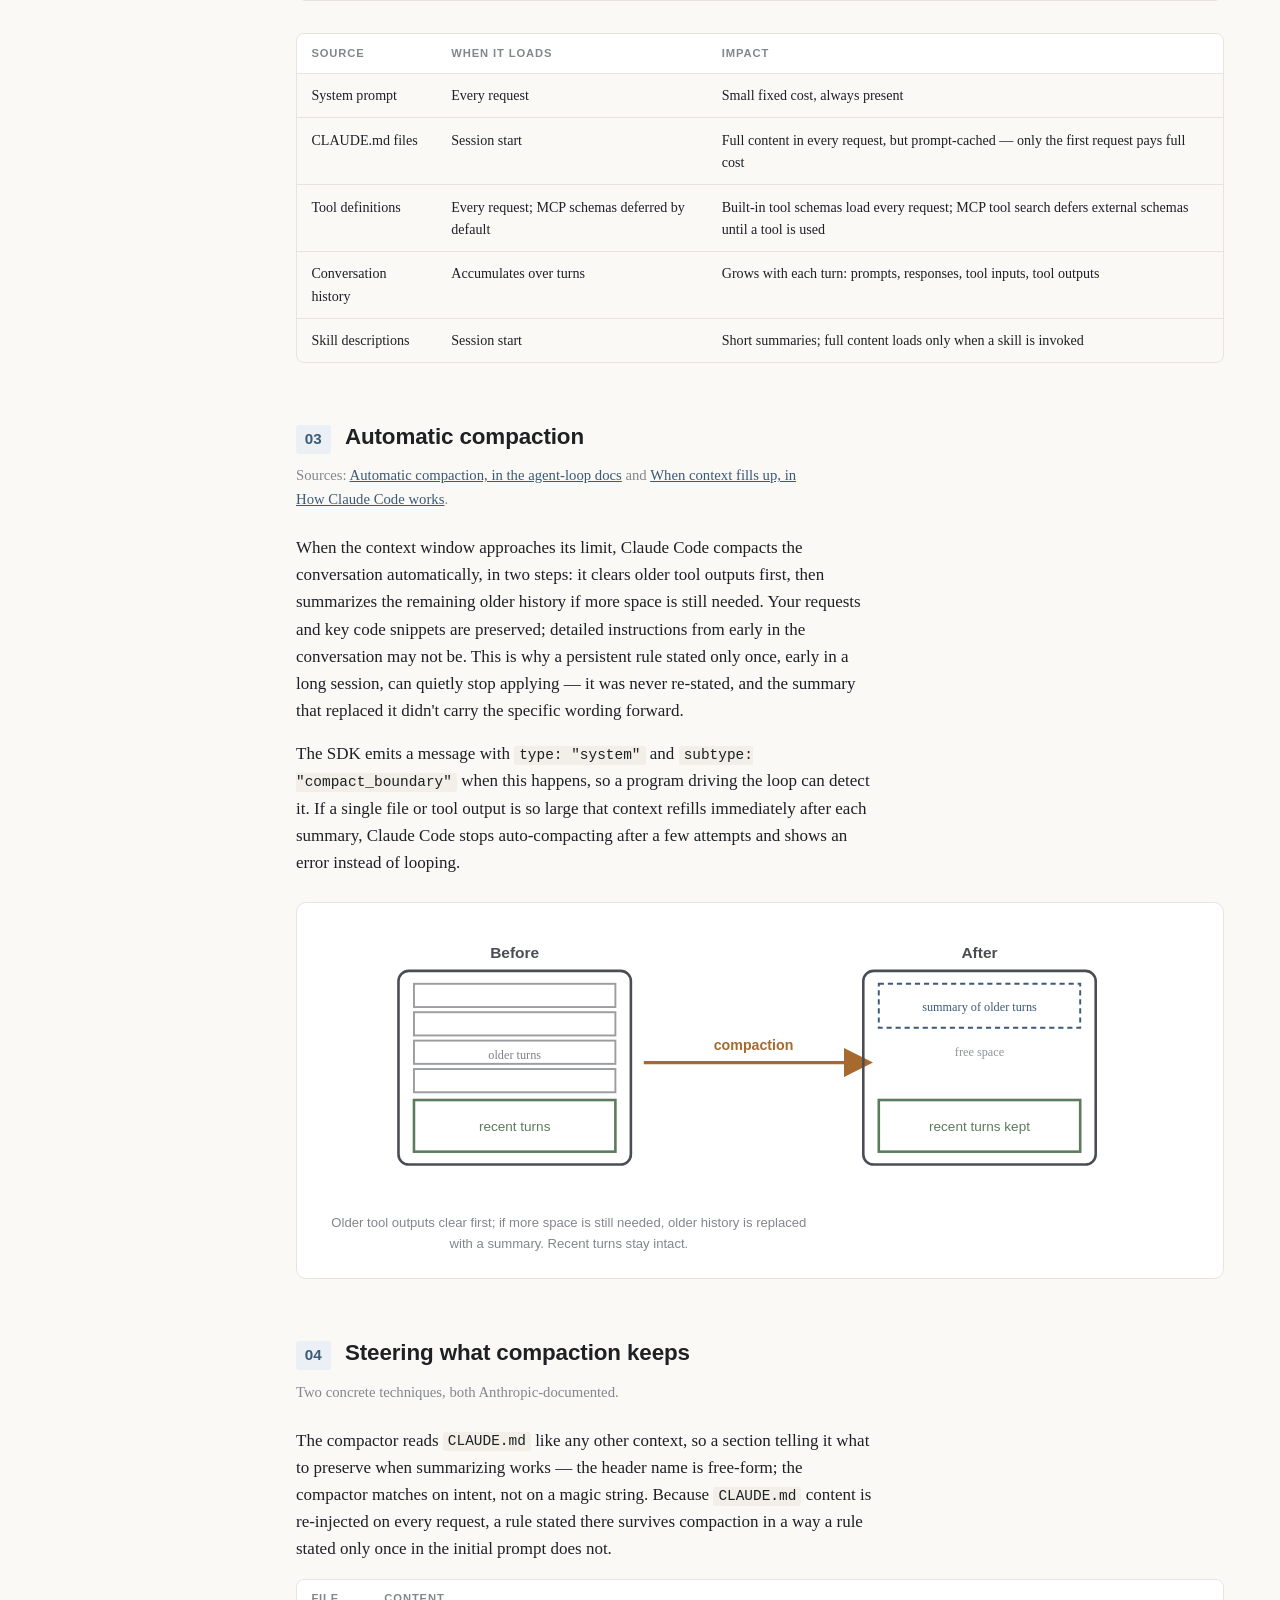
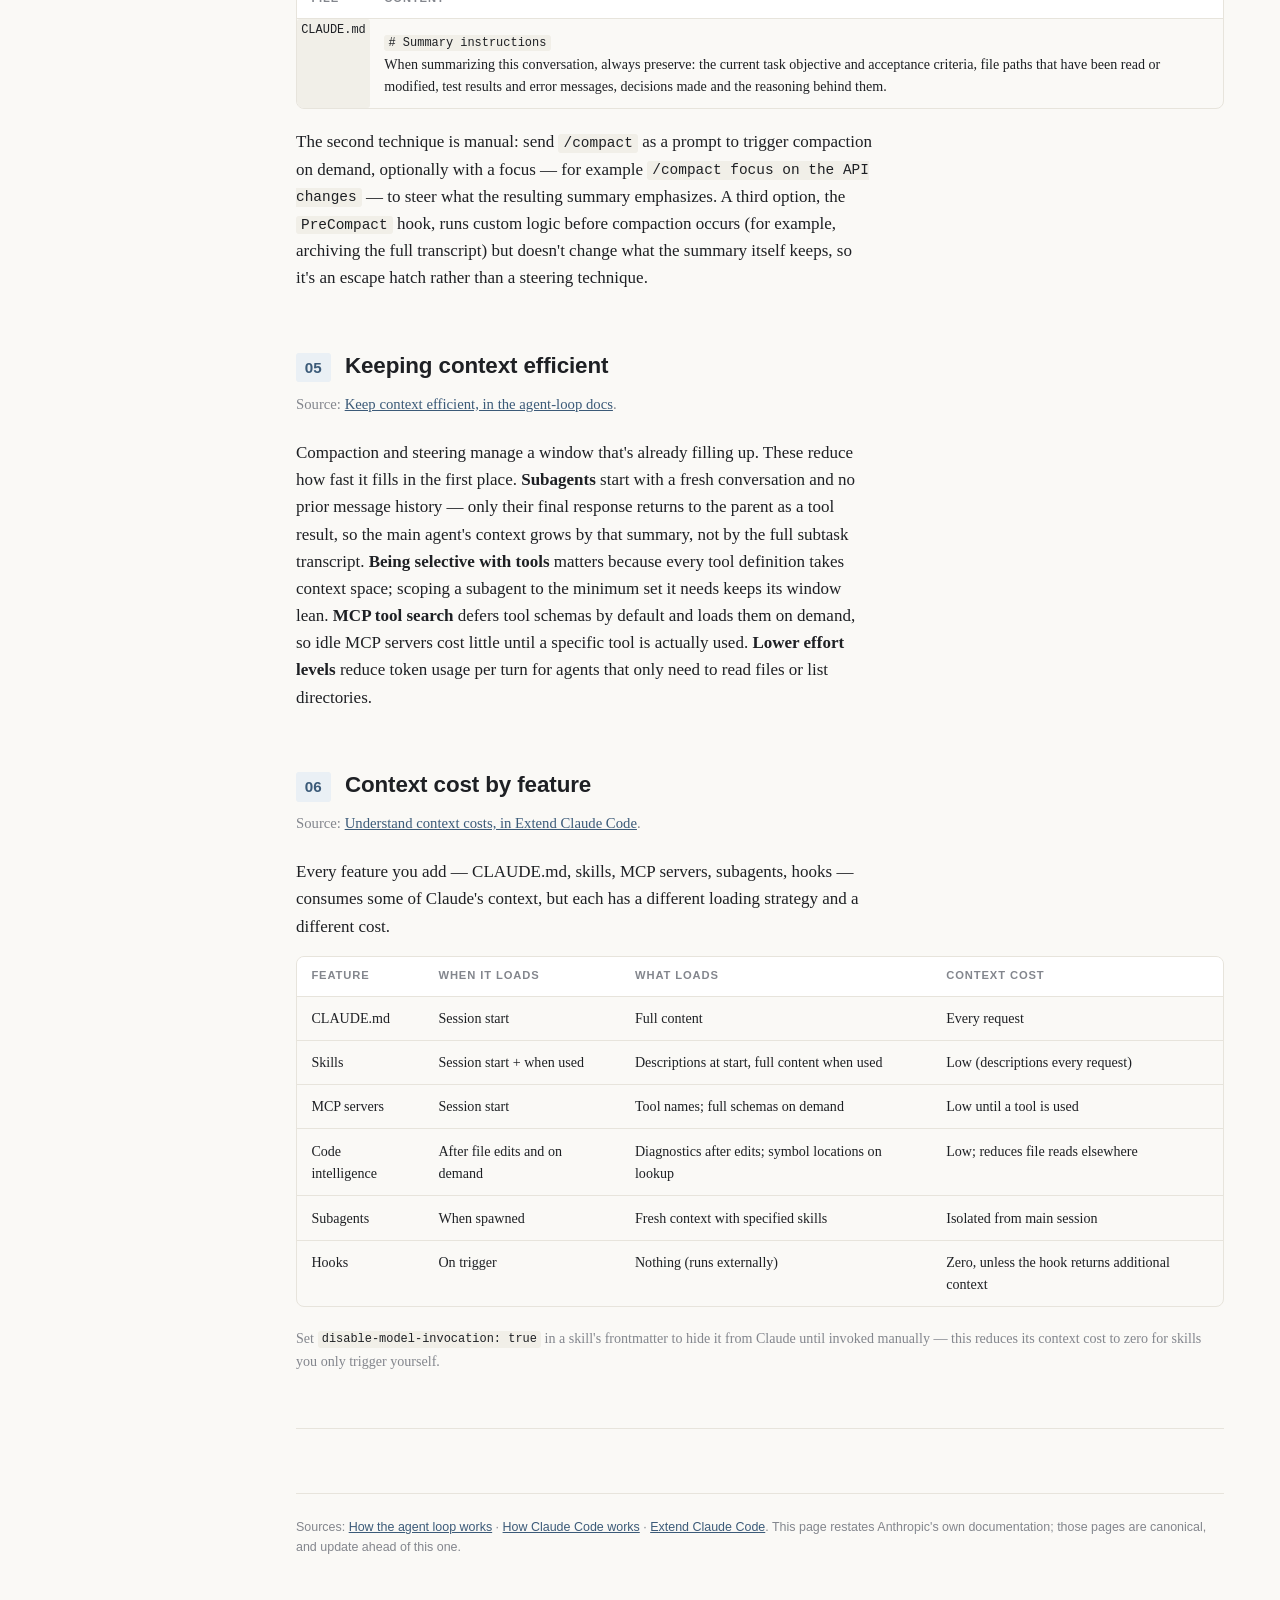
==== commit 5eed2b7b: "docs-site: five-item nav (2/3) — context, loops Co-Authored-By: Claude Fable 5 <noreply@anthropic.co" ====
--- a/docs-site/context.html
+++ b/docs-site/context.html
@@ -13,6 +13,8 @@
     <a class="brand" href="index.html">Claude Diamonds — Learning</a>
     <nav>
       <a href="index.html">Learning hub</a>
+      <span class="nav-sep" aria-hidden="true" style="color:var(--border);user-select:none">|</span>
+      <a href="index.html#the-method">The method</a>
       <span class="nav-sep" aria-hidden="true" style="color:var(--border);user-select:none">|</span>
       <a href="index.html#product-methodologies">Product Methodologies</a>
       <span class="nav-sep" aria-hidden="true" style="color:var(--border);user-select:none">|</span>
